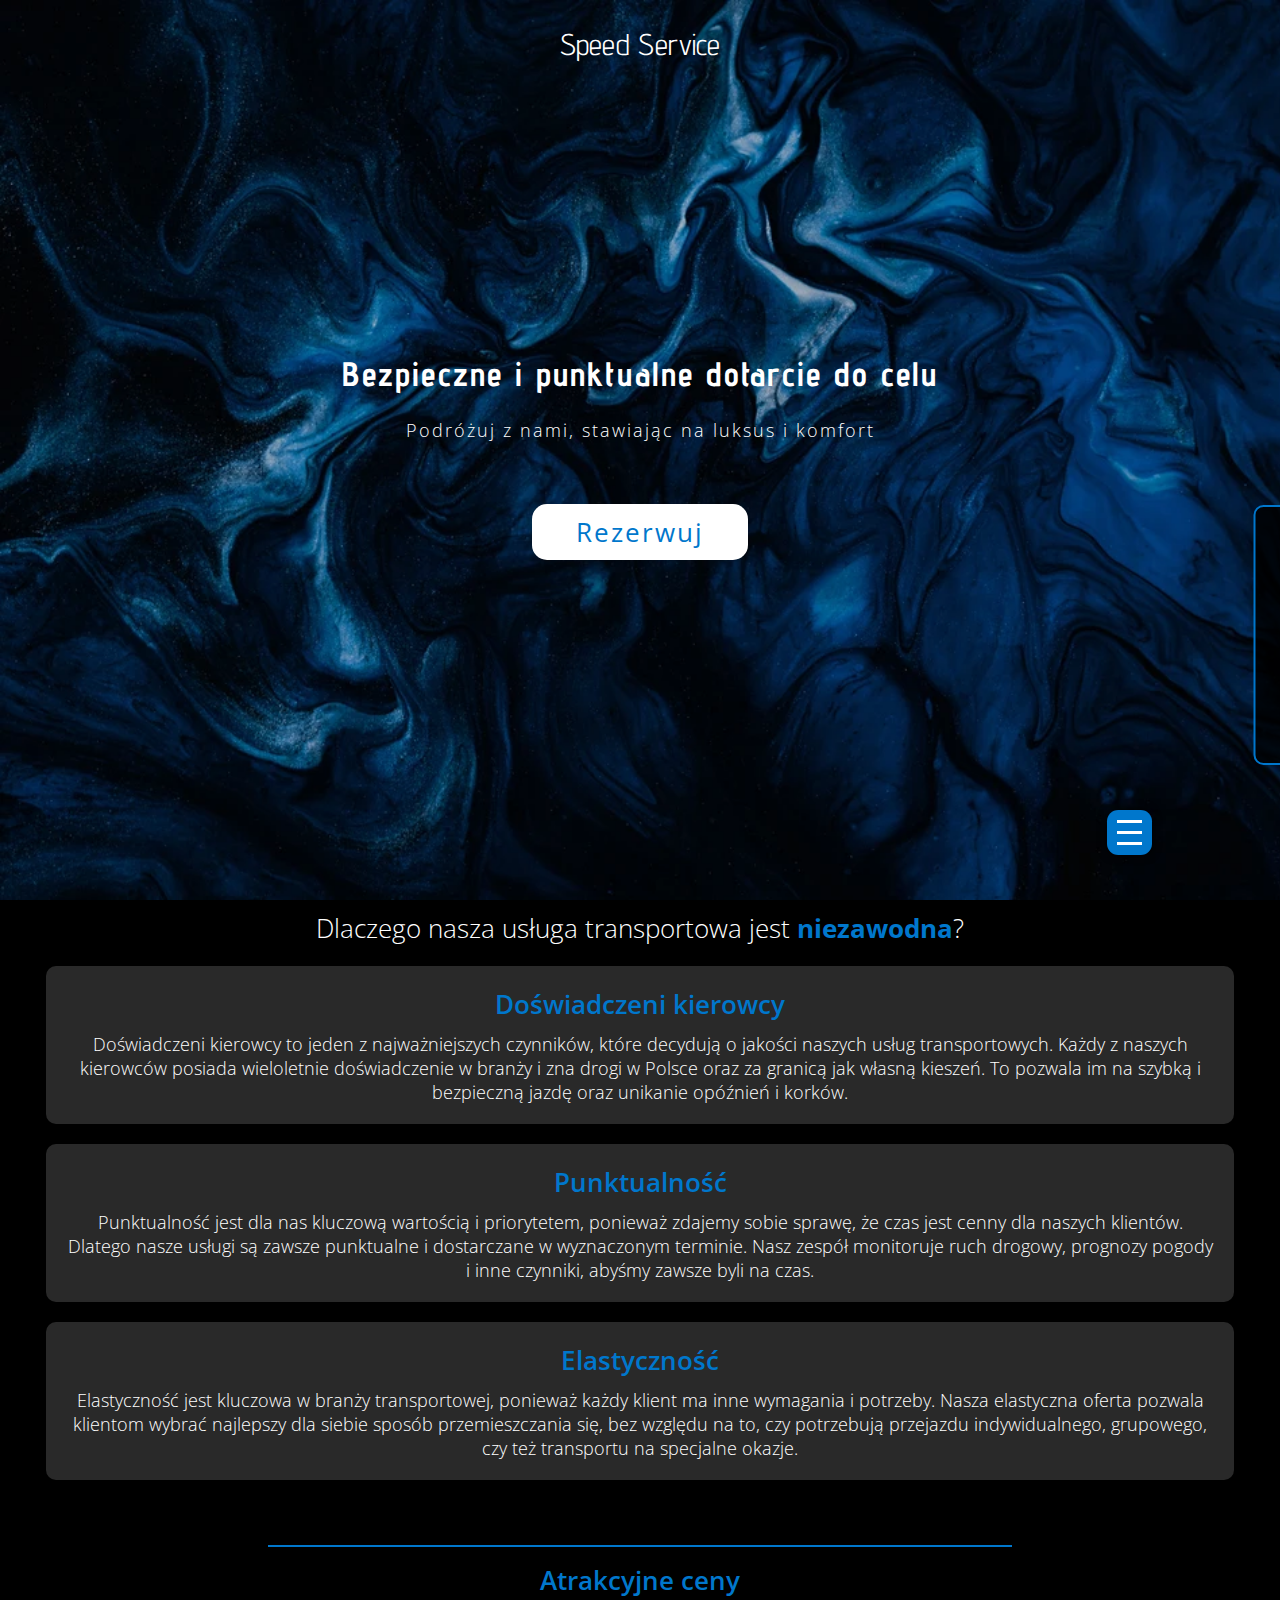
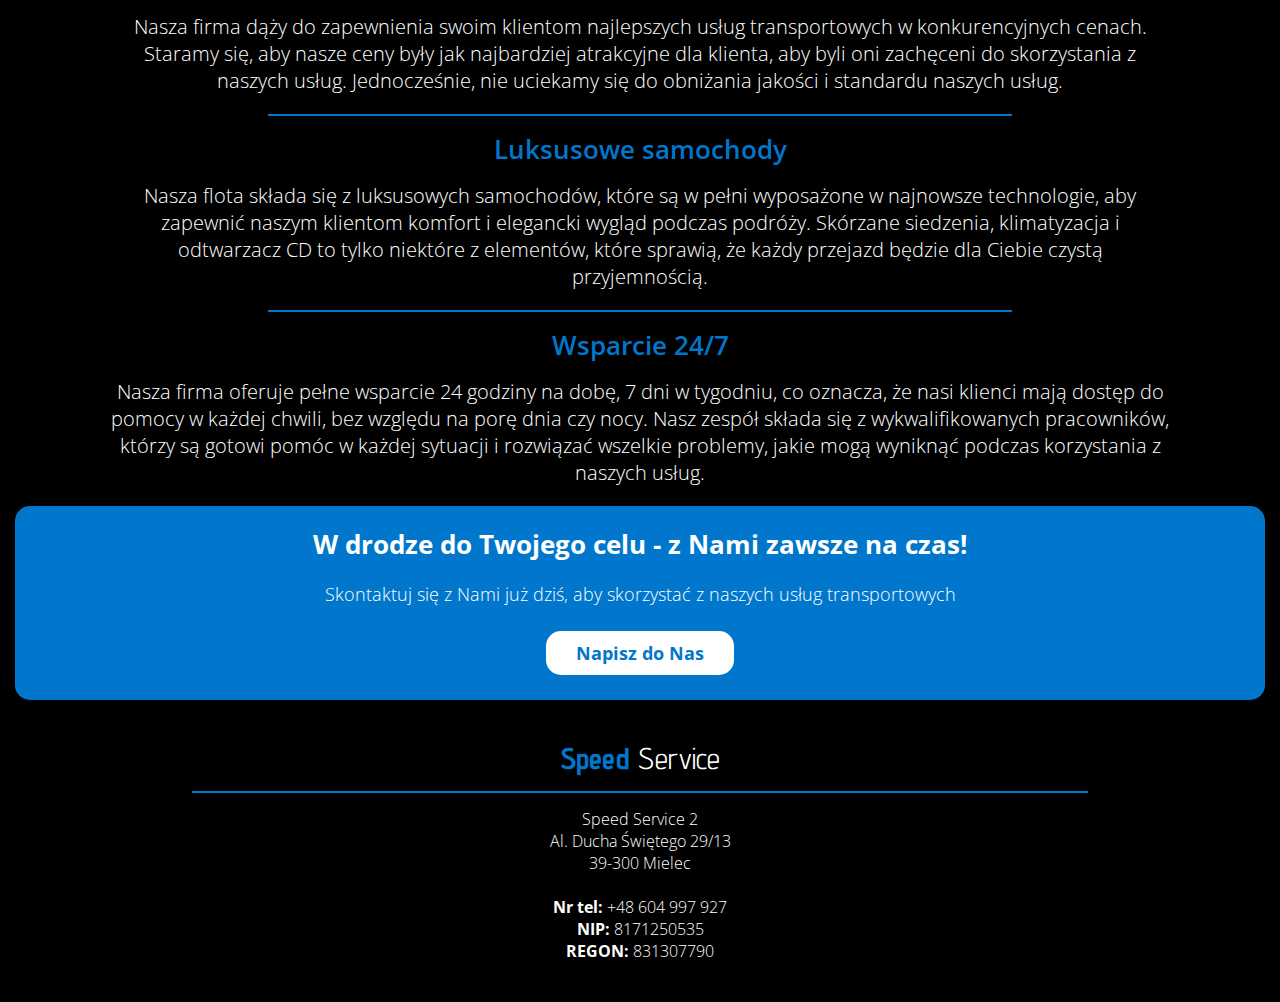
==== index.html @ dfad5973 "add hamburger menu - html,css,js" ====
<!DOCTYPE html>
<html lang="pl">
	<head>
		<meta charset="UTF-8" />
		<meta
			name="description"
			content="Nasza firma transportowa zapewnia komfortowe i niezawodne przewozy na terenie miasta i poza jego granice. Skorzystaj z naszych usług i podróżuj bez stresu i zawsze na czas."
		/>
		<meta name="viewport" content="width=device-width, initial-scale=1.0" />
		<title>Usługi transportowe, wynajem samochodów - Speed Service</title>
		<link rel="preconnect" href="https://fonts.googleapis.com" />
		<link rel="preconnect" href="https://fonts.gstatic.com" crossorigin />
		<link
			href="https://fonts.googleapis.com/css2?family=Advent+Pro:wght@400;600&family=Open+Sans:wght@300;400;600;700&display=swap"
			rel="stylesheet"
		/>

		<link rel="stylesheet" href="/css/base/styles.css" />
		<link rel="stylesheet" href="/css/pages/index.css" />
		<script src="/js/main.js" defer></script>
	</head>
	<body>
		<div class="wrapper">
			<header>
				<a
					style="position: absolute; left: 50%; transform: translateX(-50%)"
					href="index.html"
					class="logo"
					>Speed Service</a
				>
				<nav class="nav">
					<button class="btn-hamburger">
						<span class="btn-hamburger__box">
							<span class="btn-hamburger__bar"></span>
							<span class="btn-hamburger__bar"></span>
							<span class="btn-hamburger__bar"></span
						></span>
					</button>
					<ul class="nav__list">
						<li class="nav__item">
							<a class="nav__link" href="offer.html">Oferta</a>
						</li>
						<li class="nav__item">
							<a class="nav__link" href="fleet.html">Flota</a>
						</li>
						<li class="nav__item">
							<a class="nav__link" href="about-us.html">O firmie</a>
						</li>
						<li class="nav__item">
							<a class="nav__link" href="contact-us.html">Kontakt</a>
						</li>
					</ul>
				</nav>
			</header>

			<main>
				<section class="hero">
					<h2 class="hero__heading">
						Bezpieczne i punktualne dotarcie do celu
					</h2>
					<h3 class="hero__desc">
						Podróżuj z nami, stawiając na luksus i komfort
					</h3>
					<a class="btn btn-book" href="#">Rezerwuj</a>
				</section>

				<section class="features-primary">
					<h2 class="features-primary__heading">
						Dlaczego nasza usługa transportowa jest <span>niezawodna</span>?
					</h2>
					<div class="flex-container">
						<div class="features-primary__container">
							<div class="container">
								<h3 class="features-primary__heading">Doświadczeni kierowcy</h3>
								<p class="features-primary__paragraph">
									Doświadczeni kierowcy to jeden z najważniejszych czynników,
									które decydują o jakości naszych usług transportowych. Każdy z
									naszych kierowców posiada wieloletnie doświadczenie w branży i
									zna drogi w Polsce oraz za granicą jak własną kieszeń. To
									pozwala im na szybką i bezpieczną jazdę oraz unikanie opóźnień
									i korków.
								</p>
							</div>
							<div class="container">
								<h3 class="features-primary__heading">Punktualność</h3>
								<p class="features-primary__paragraph">
									Punktualność jest dla nas kluczową wartością i priorytetem,
									ponieważ zdajemy sobie sprawę, że czas jest cenny dla naszych
									klientów. Dlatego nasze usługi są zawsze punktualne i
									dostarczane w wyznaczonym terminie. Nasz zespół monitoruje
									ruch drogowy, prognozy pogody i inne czynniki, abyśmy zawsze
									byli na czas.
								</p>
							</div>
							<div class="container">
								<h3 class="features-primary__heading">Elastyczność</h3>
								<p class="features-primary__paragraph">
									Elastyczność jest kluczowa w branży transportowej, ponieważ
									każdy klient ma inne wymagania i potrzeby. Nasza elastyczna
									oferta pozwala klientom wybrać najlepszy dla siebie sposób
									przemieszczania się, bez względu na to, czy potrzebują
									przejazdu indywidualnego, grupowego, czy też transportu na
									specjalne okazje.
								</p>
							</div>
						</div>
						<div class="features-primary__container">
							<img
								class="features-primary__image"
								src="/images/bmw-lamp.webp"
								alt="BMW Lamp"
							/>
						</div>
					</div>
				</section>

				<section class="features-secondary">
					<div class="features-secondary__container">
						<div class="container">
							<div class="line"></div>
							<h3 class="features-secondary__heading">Atrakcyjne ceny</h3>
							<p class="features-secondary__paragraph">
								Nasza firma dąży do zapewnienia swoim klientom najlepszych usług
								transportowych w konkurencyjnych cenach. Staramy się, aby nasze
								ceny były jak najbardziej atrakcyjne dla klienta, aby byli oni
								zachęceni do skorzystania z naszych usług. Jednocześnie, nie
								uciekamy się do obniżania jakości i standardu naszych usług.
							</p>
						</div>
						<div class="container">
							<div class="line"></div>
							<h3 class="features-secondary__heading">Luksusowe samochody</h3>
							<p class="features-secondary__paragraph">
								Nasza flota składa się z luksusowych samochodów, które są w
								pełni wyposażone w najnowsze technologie, aby zapewnić naszym
								klientom komfort i elegancki wygląd podczas podróży. Skórzane
								siedzenia, klimatyzacja i odtwarzacz CD to tylko niektóre z
								elementów, które sprawią, że każdy przejazd będzie dla Ciebie
								czystą przyjemnością.
							</p>
						</div>
						<div class="container">
							<div class="line"></div>
							<h3 class="features-secondary__heading">Wsparcie 24/7</h3>
							<p class="features-secondary__paragraph">
								Nasza firma oferuje pełne wsparcie 24 godziny na dobę, 7 dni w
								tygodniu, co oznacza, że nasi klienci mają dostęp do pomocy w
								każdej chwili, bez względu na porę dnia czy nocy. Nasz zespół
								składa się z wykwalifikowanych pracowników, którzy są gotowi
								pomóc w każdej sytuacji i rozwiązać wszelkie problemy, jakie
								mogą wyniknąć podczas korzystania z naszych usług.
							</p>
						</div>
					</div>
					<section class="contact">
						<h2 class="contact__heading">
							W drodze do Twojego celu - z Nami zawsze na czas!
						</h2>
						<h3 class="contact__desc">
							Skontaktuj się z Nami już dziś, aby skorzystać z naszych usług
							transportowych
						</h3>
						<a class="btn btn-contact-us" href="#">Napisz do Nas</a>
					</section>
				</section>
			</main>
			<footer>
				<h1 class="logo"><span>Speed</span> Service</h1>
				<div class="line"></div>
				<p class="footer__paragraph">
					Speed Service 2 <br />Al. Ducha Świętego 29/13 <br />39-300 Mielec
					<br /><br /><span>Nr tel:</span> +48 604 997 927 <br /><span
						>NIP:</span
					>
					8171250535 <br /><span>REGON:</span> 831307790
				</p>
			</footer>
		</div>
	</body>
</html>
---- css/base/styles.css ----
@import url(/css/variables/variables.css);
@import url(/css/base/reset.css);

html {
	font-size: 62.5%;
}

body {
	font-family: "Open Sans", sans-serif;
	color: var(--color-white);
}

a,
ul,
li {
	display: inline-block;
	text-decoration: none;
	color: var(--color-white);
}

.wrapper {
	text-align: center;
	background-color: var(--color-black);
}
---- css/pages/index.css ----
@import url(/css/modules/header.css);
@import url(/css/sections/hero.css);
@import url(/css/sections/features-primary.css);
@import url(/css/sections/features-secondary.css);
@import url(/css/sections/contact.css);
@import url(/css/modules/footer.css);
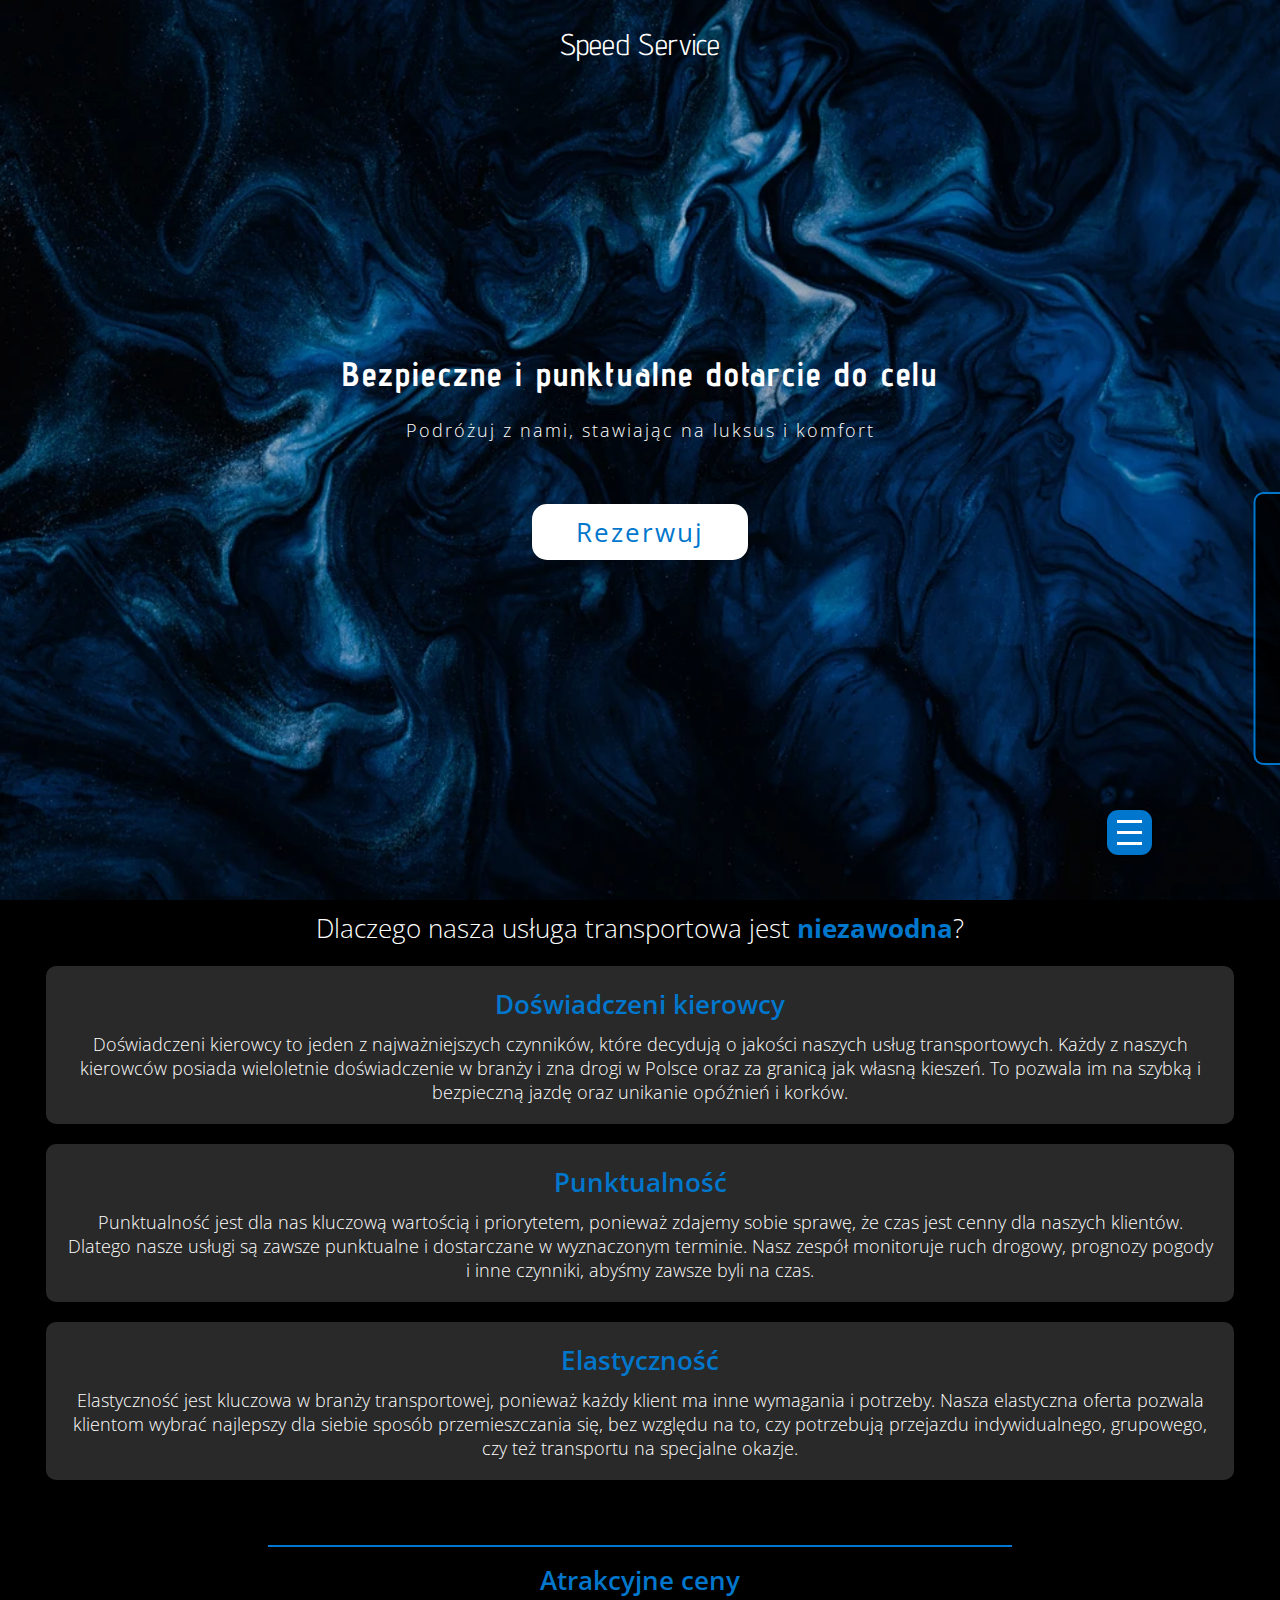
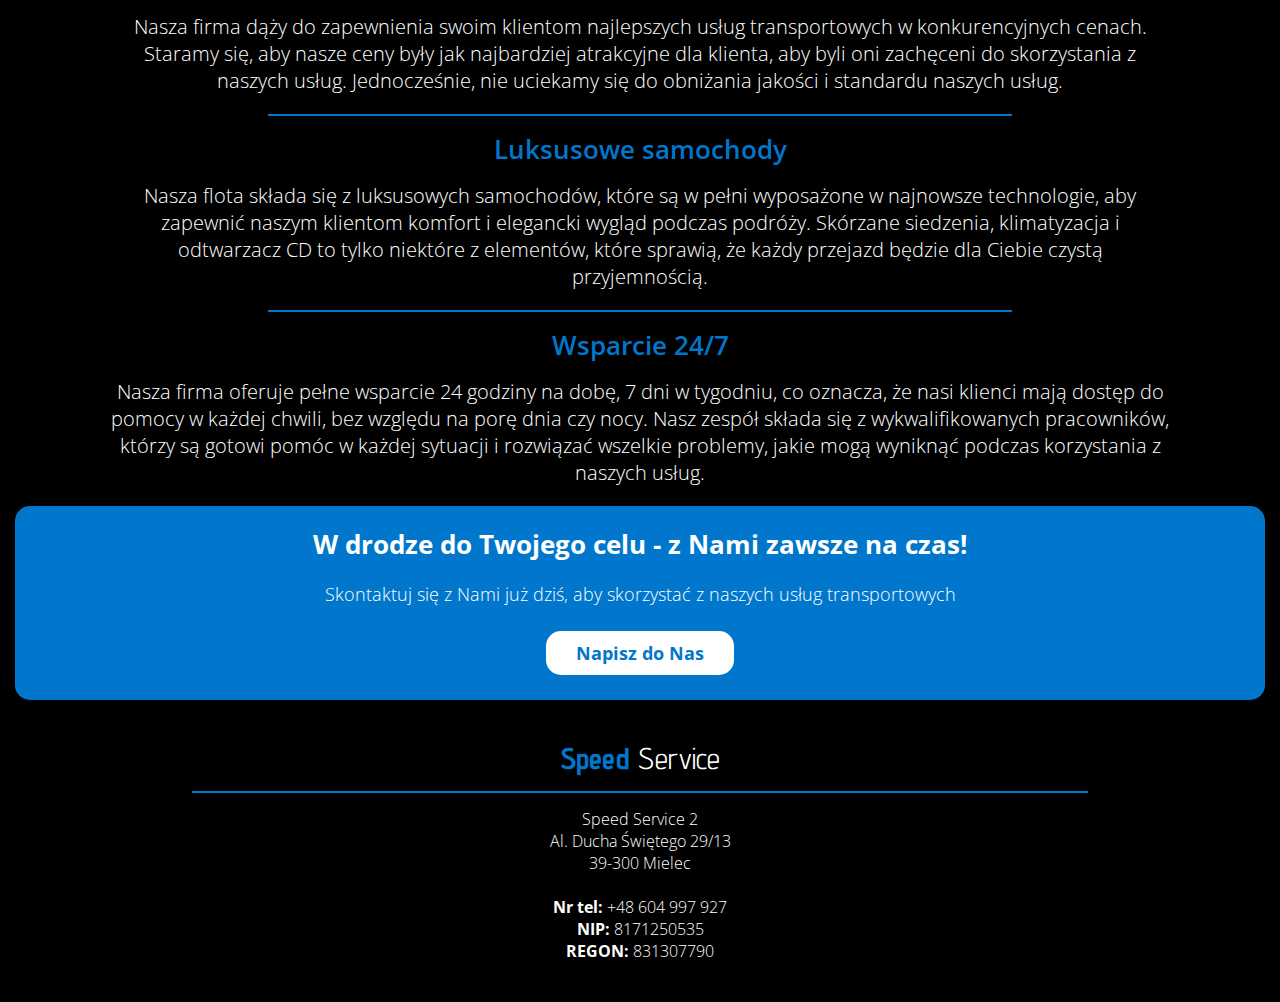
==== commit 2679d4ba: "add form.html with styling and script to display form on '.btn-book' button click" ====
--- a/index.html
+++ b/index.html
@@ -38,6 +38,9 @@
 					</button>
 					<ul class="nav__list">
 						<li class="nav__item">
+							<a class="nav__link" href="index.html">Strona Główna</a>
+						</li>
+						<li class="nav__item">
 							<a class="nav__link" href="offer.html">Oferta</a>
 						</li>
 						<li class="nav__item">
@@ -54,6 +57,8 @@
 			</header>
 
 			<main>
+				<div id="overlay"></div>
+				<div id="formContainer"></div>
 				<section class="hero">
 					<h2 class="hero__heading">
 						Bezpieczne i punktualne dotarcie do celu
@@ -160,7 +165,9 @@
 							Skontaktuj się z Nami już dziś, aby skorzystać z naszych usług
 							transportowych
 						</h3>
-						<a class="btn btn-contact-us" href="#">Napisz do Nas</a>
+						<a class="btn btn-contact-us" href="contact-us.html"
+							>Napisz do Nas</a
+						>
 					</section>
 				</section>
 			</main>
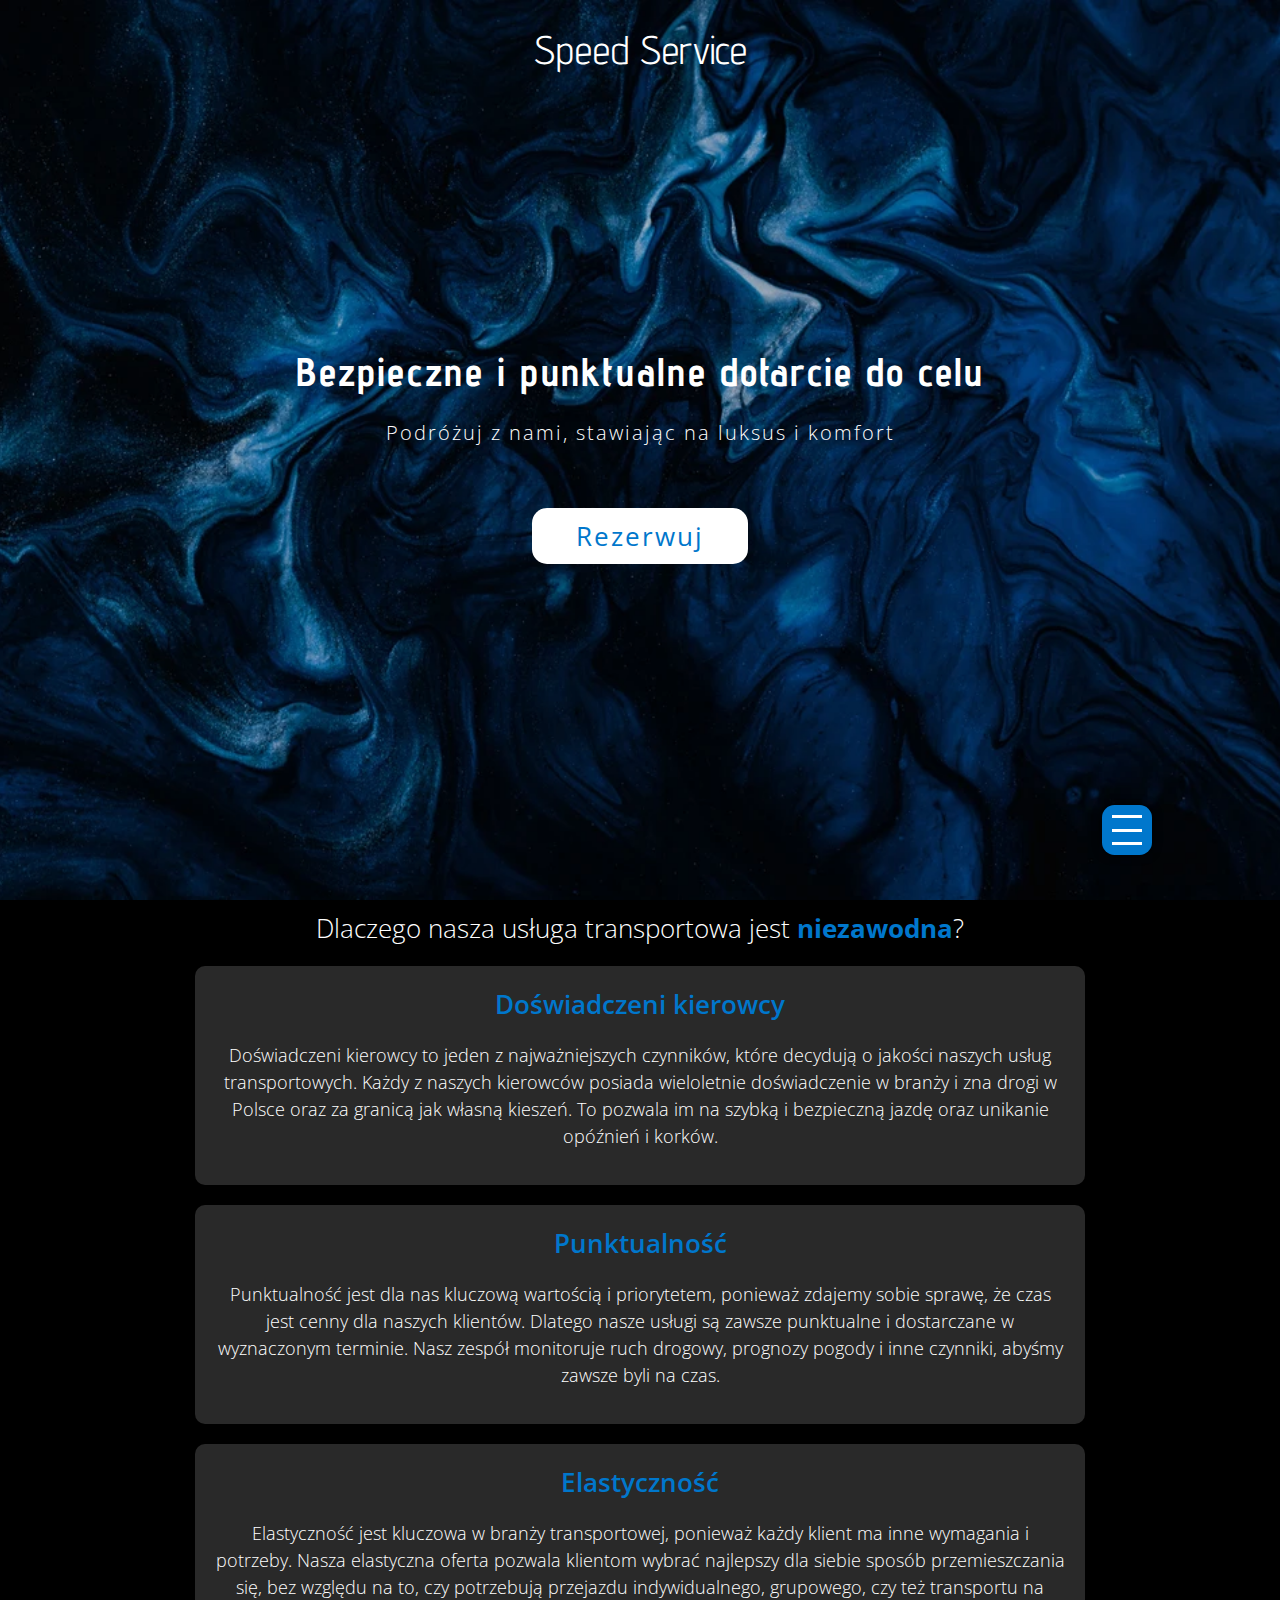
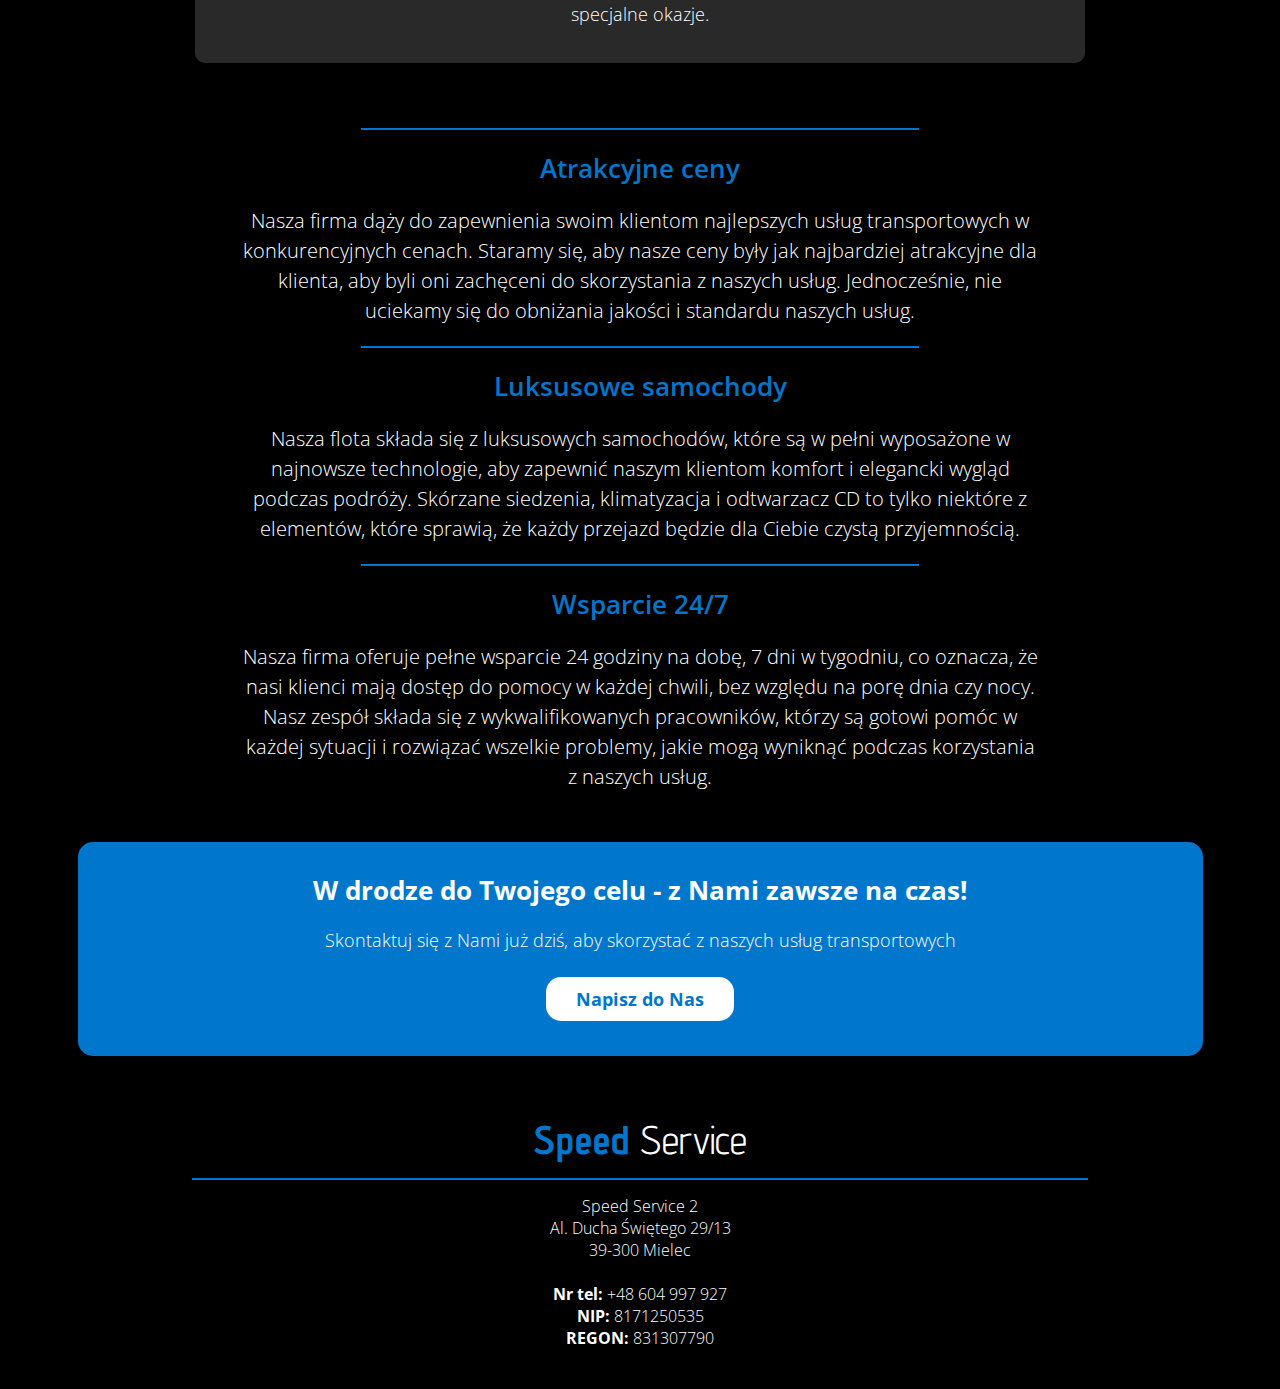
==== commit 4bedcb1c: "add rwd >640px" ====
--- a/index.html
+++ b/index.html
@@ -15,9 +15,9 @@
 			rel="stylesheet"
 		/>
 
+		<link rel="stylesheet" href="/css/pages/index.css" />
 		<link rel="stylesheet" href="/css/base/styles.css" />
-		<link rel="stylesheet" href="/css/pages/index.css" />
-		<script src="/js/main.js" defer></script>
+		<script type="module" src="/js/main.js" defer></script>
 	</head>
 	<body>
 		<div class="wrapper">
@@ -58,7 +58,7 @@
 
 			<main>
 				<div id="overlay"></div>
-				<div id="formContainer"></div>
+				<div id="displayPageContainer"></div>
 				<section class="hero">
 					<h2 class="hero__heading">
 						Bezpieczne i punktualne dotarcie do celu
@@ -66,7 +66,7 @@
 					<h3 class="hero__desc">
 						Podróżuj z nami, stawiając na luksus i komfort
 					</h3>
-					<a class="btn btn-book" href="#">Rezerwuj</a>
+					<a class="btn btn-book" href="/pages/form.html">Rezerwuj</a>
 				</section>
 
 				<section class="features-primary">
@@ -113,7 +113,7 @@
 							<img
 								class="features-primary__image"
 								src="/images/bmw-lamp.webp"
-								alt="BMW Lamp"
+								alt="Lampa BMW"
 							/>
 						</div>
 					</div>
--- a/css/base/styles.css
+++ b/css/base/styles.css
@@ -1,5 +1,6 @@
 @import url(/css/variables/variables.css);
 @import url(/css/base/reset.css);
+@import url(/css/base/responsive.css);
 
 html {
 	font-size: 62.5%;
@@ -18,6 +19,32 @@
 	color: var(--color-white);
 }
 
+label,
+input,
+textarea {
+	background-color: transparent;
+	color: var(--color-white);
+	margin: 1rem auto;
+	text-align: center;
+	font-size: 1.4rem;
+}
+
+input {
+	width: 66%;
+}
+
+input,
+textarea {
+	padding: 0.5rem 0;
+	border: none;
+	border-bottom: 1px solid var(--color-blue);
+}
+
+textarea {
+	width: 100%;
+	resize: none;
+}
+
 .wrapper {
 	text-align: center;
 	background-color: var(--color-black);
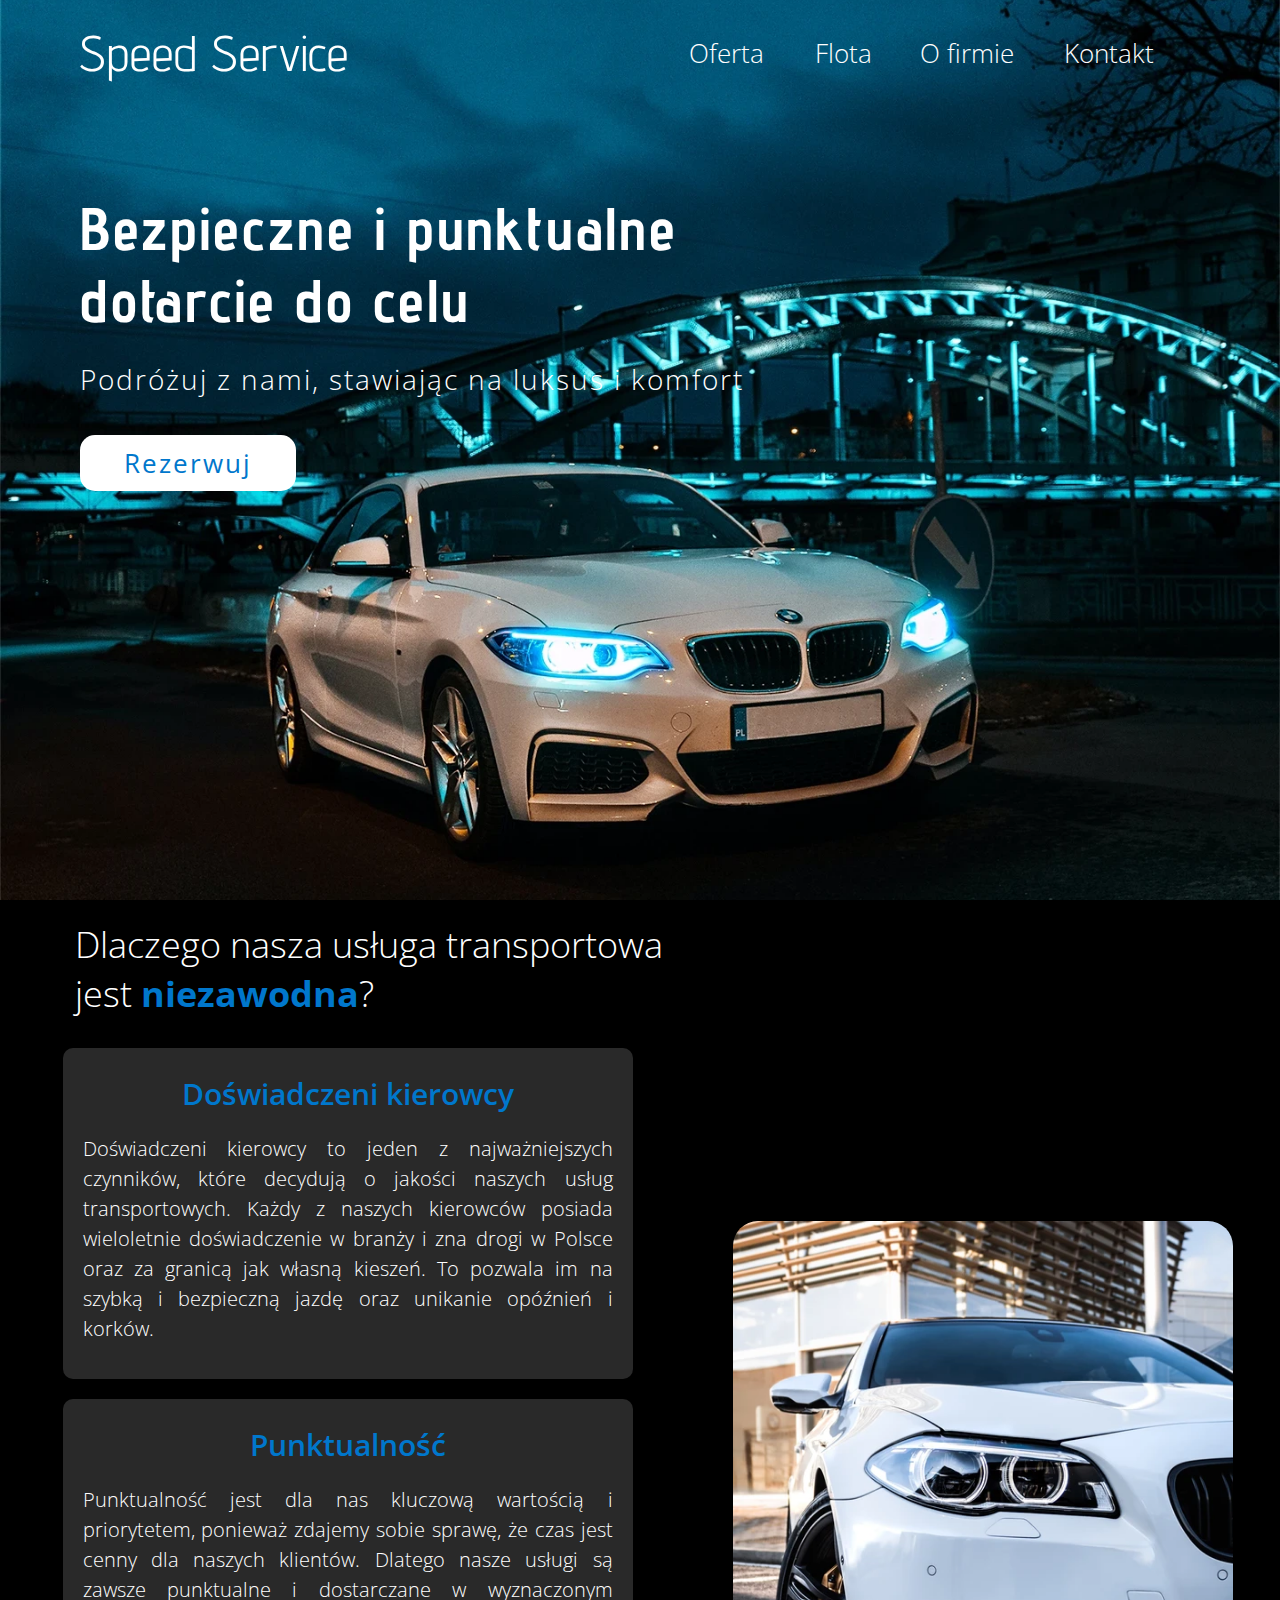
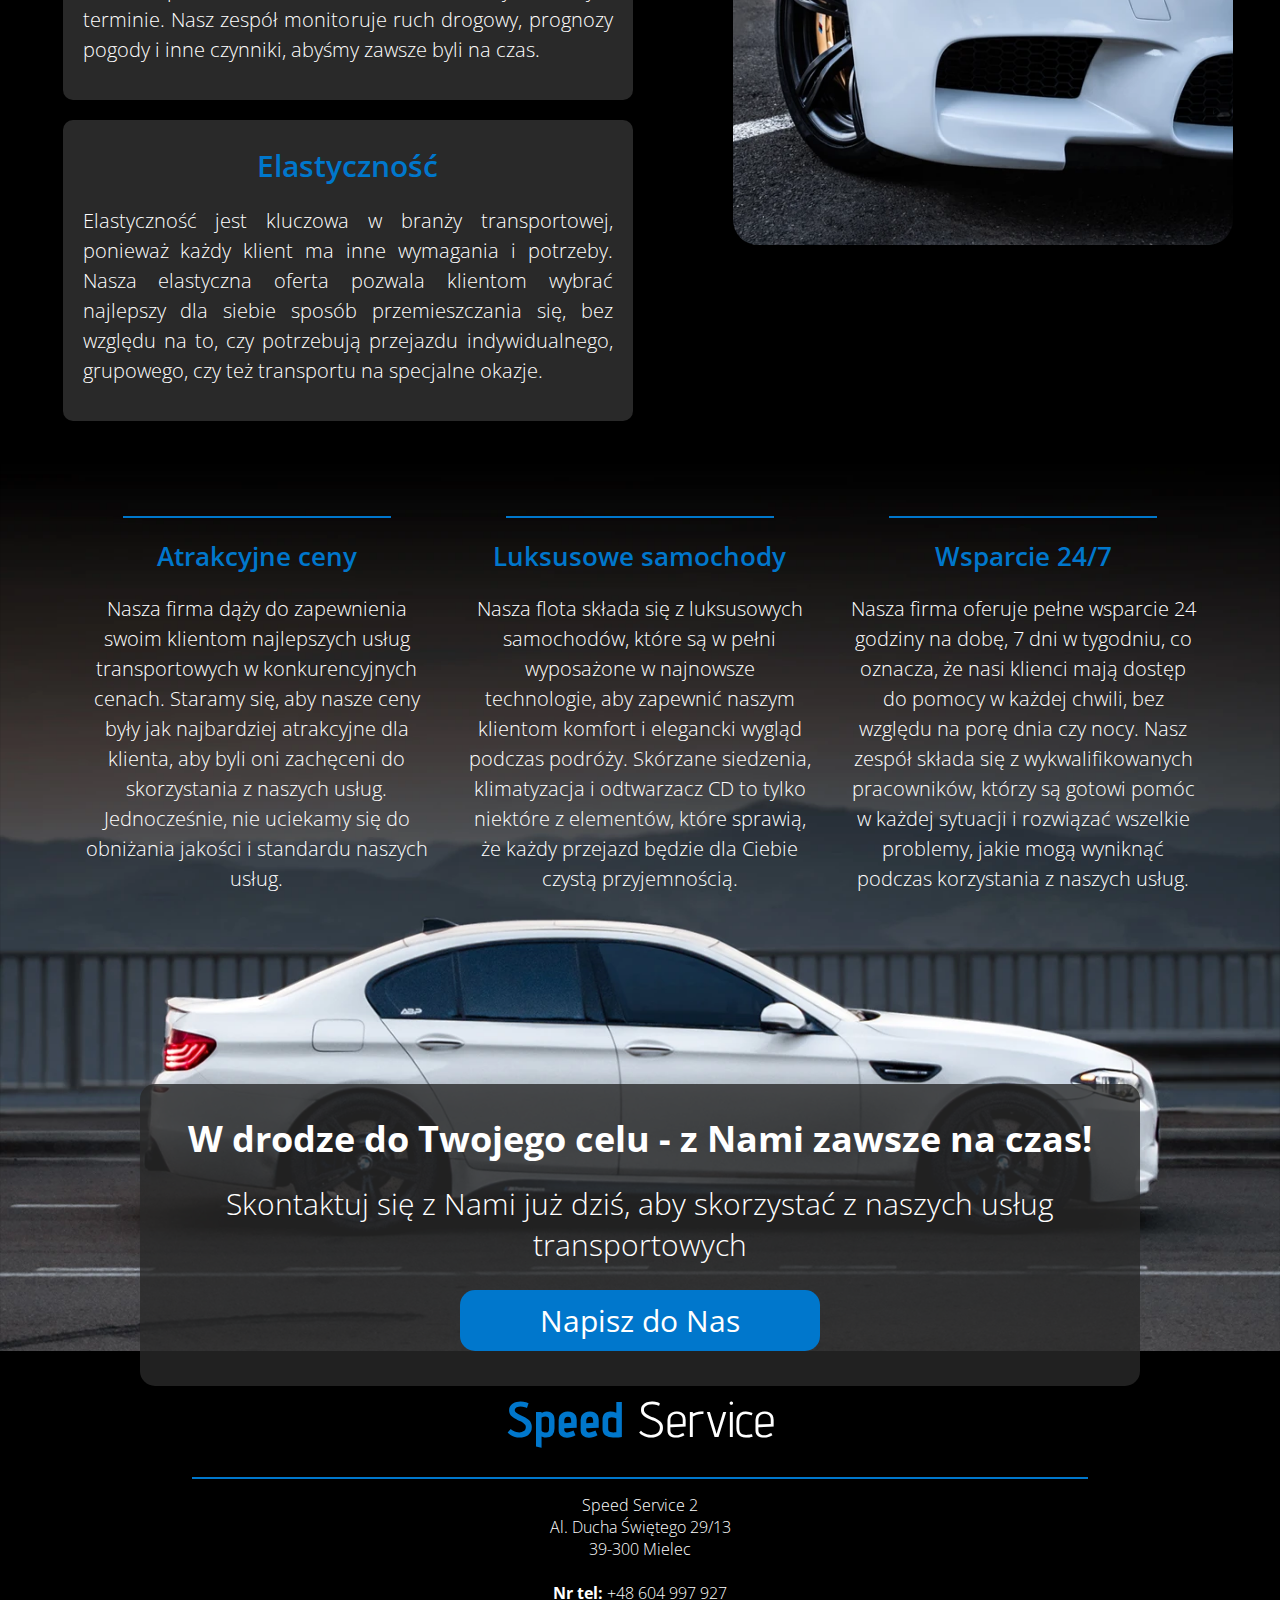
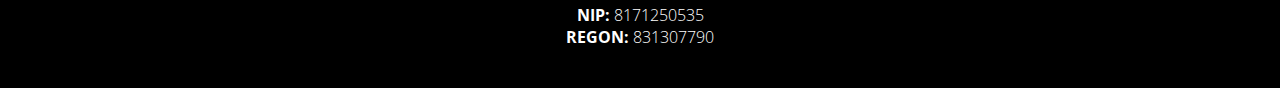
==== commit 611ecbfc: "add rwd >1024px and >1280px" ====
--- a/index.html
+++ b/index.html
@@ -19,7 +19,7 @@
 		<link rel="stylesheet" href="/css/base/styles.css" />
 		<script type="module" src="/js/main.js" defer></script>
 	</head>
-	<body>
+	<body class="index-page">
 		<div class="wrapper">
 			<header>
 				<a
@@ -76,7 +76,9 @@
 					<div class="flex-container">
 						<div class="features-primary__container">
 							<div class="container">
-								<h3 class="features-primary__heading">Doświadczeni kierowcy</h3>
+								<h3 class="features-primary__subheading">
+									Doświadczeni kierowcy
+								</h3>
 								<p class="features-primary__paragraph">
 									Doświadczeni kierowcy to jeden z najważniejszych czynników,
 									które decydują o jakości naszych usług transportowych. Każdy z
@@ -87,7 +89,7 @@
 								</p>
 							</div>
 							<div class="container">
-								<h3 class="features-primary__heading">Punktualność</h3>
+								<h3 class="features-primary__subheading">Punktualność</h3>
 								<p class="features-primary__paragraph">
 									Punktualność jest dla nas kluczową wartością i priorytetem,
 									ponieważ zdajemy sobie sprawę, że czas jest cenny dla naszych
@@ -98,7 +100,7 @@
 								</p>
 							</div>
 							<div class="container">
-								<h3 class="features-primary__heading">Elastyczność</h3>
+								<h3 class="features-primary__subheading">Elastyczność</h3>
 								<p class="features-primary__paragraph">
 									Elastyczność jest kluczowa w branży transportowej, ponieważ
 									każdy klient ma inne wymagania i potrzeby. Nasza elastyczna
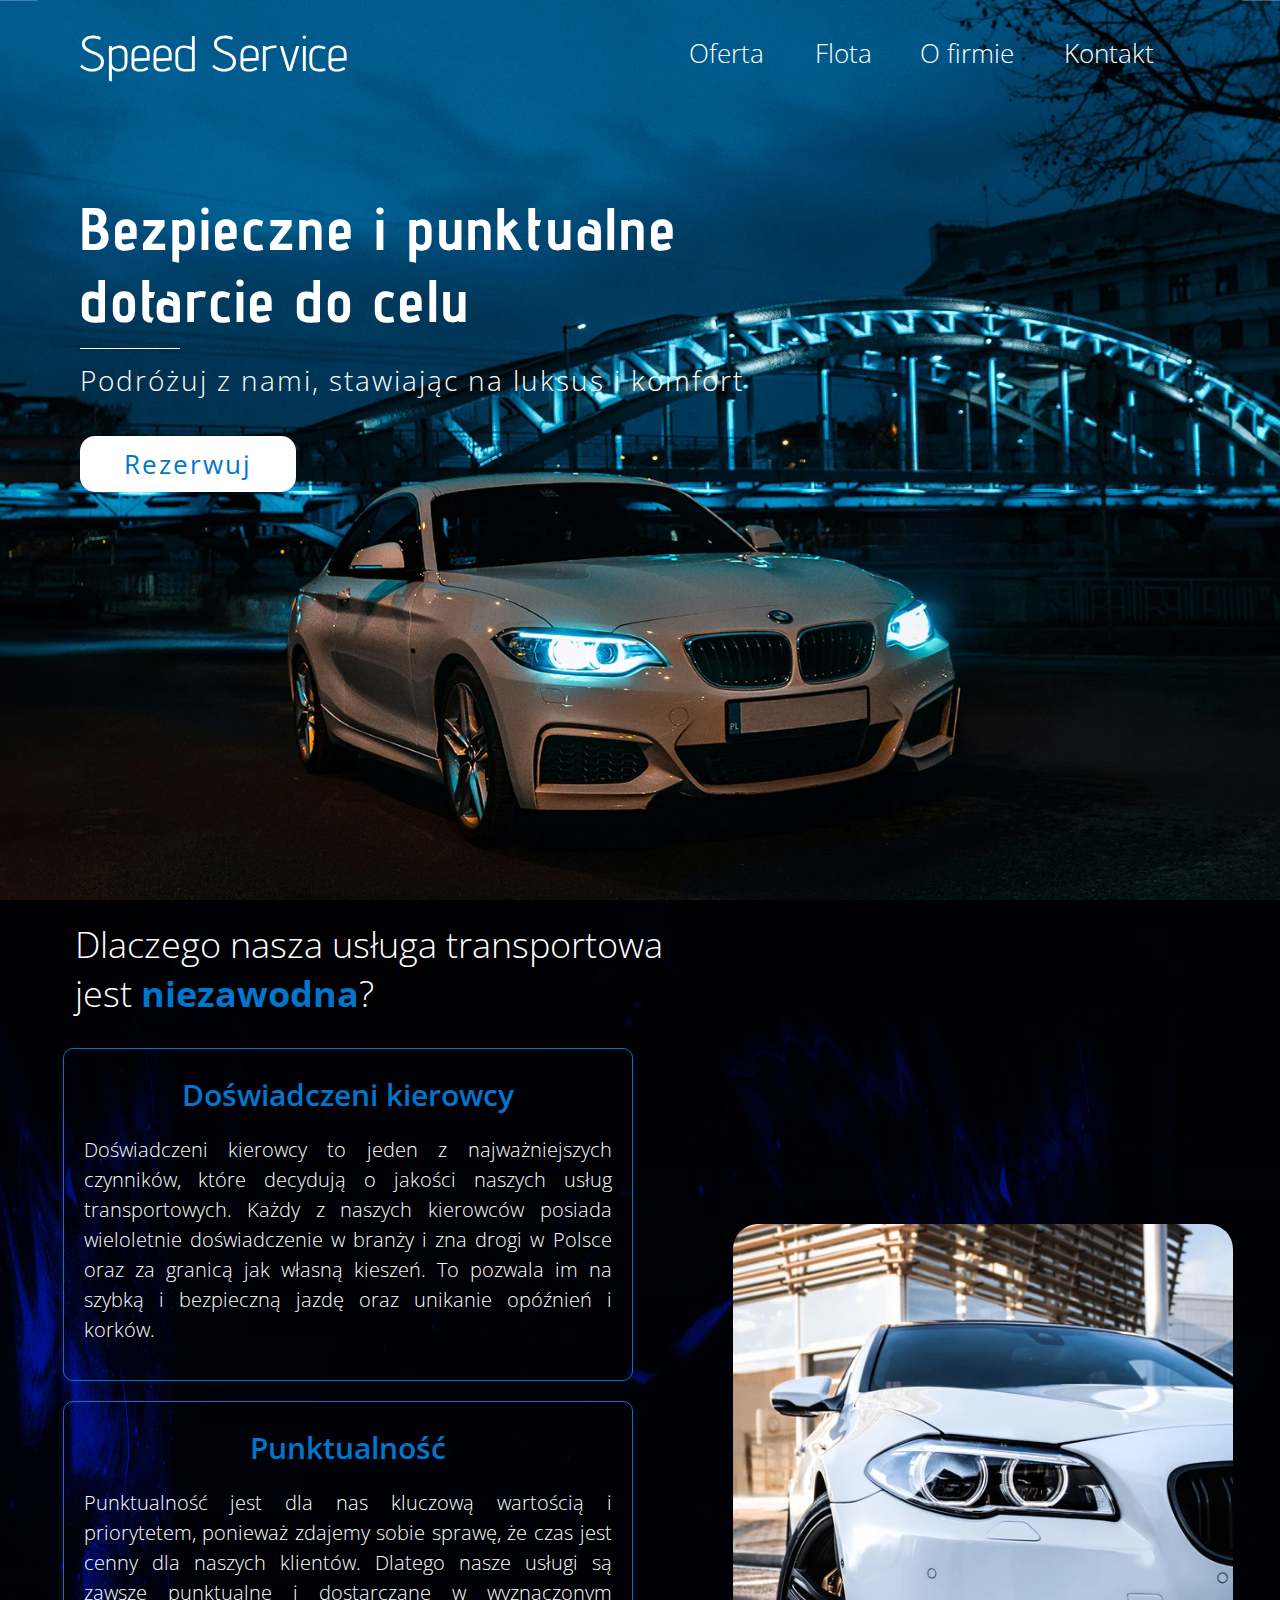
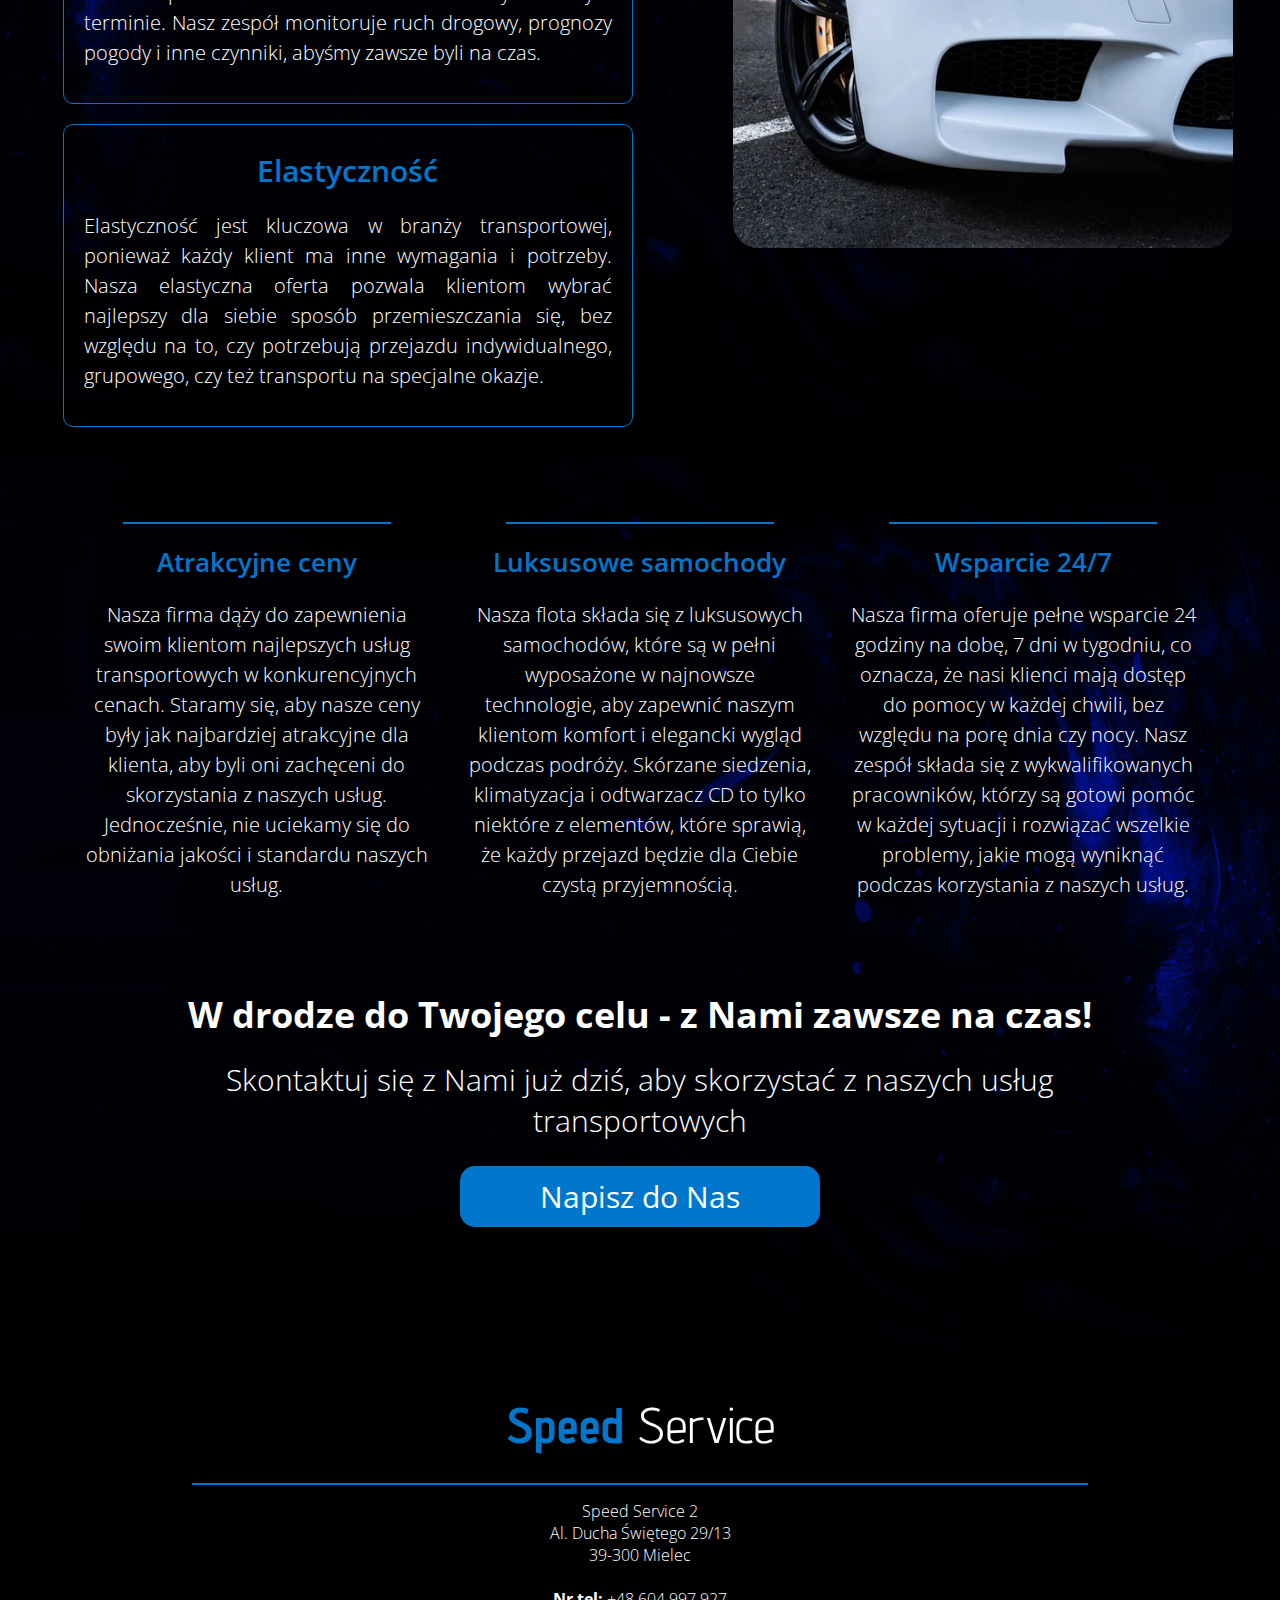
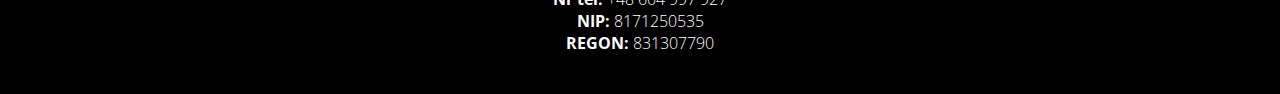
==== commit 04025cba: "fix some styling, add php for sending mail" ====
--- a/index.html
+++ b/index.html
@@ -63,6 +63,7 @@
 					<h2 class="hero__heading">
 						Bezpieczne i punktualne dotarcie do celu
 					</h2>
+					<div class="white-line"></div>
 					<h3 class="hero__desc">
 						Podróżuj z nami, stawiając na luksus i komfort
 					</h3>
--- a/css/base/styles.css
+++ b/css/base/styles.css
@@ -45,6 +45,11 @@
 	resize: none;
 }
 
+img {
+	width: 100%;
+	height: 100%;
+}
+
 .wrapper {
 	text-align: center;
 	background-color: var(--color-black);
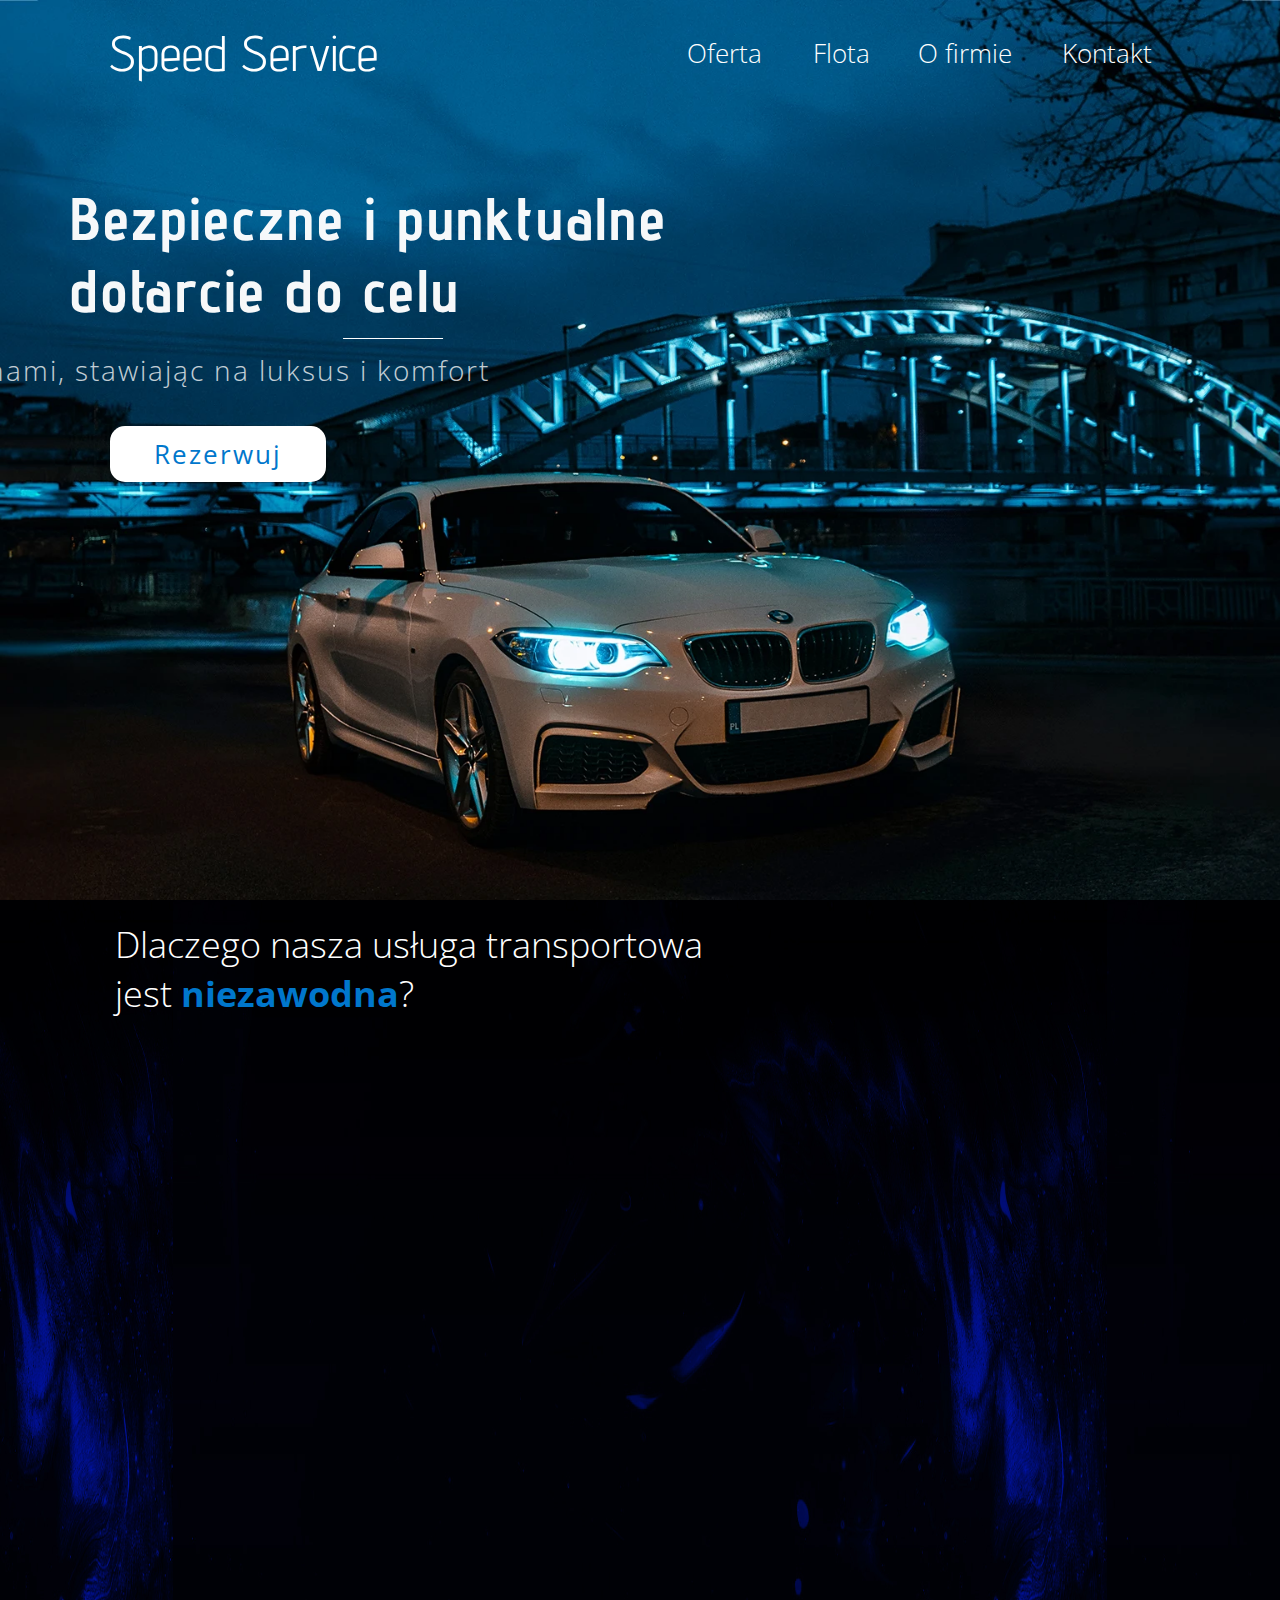
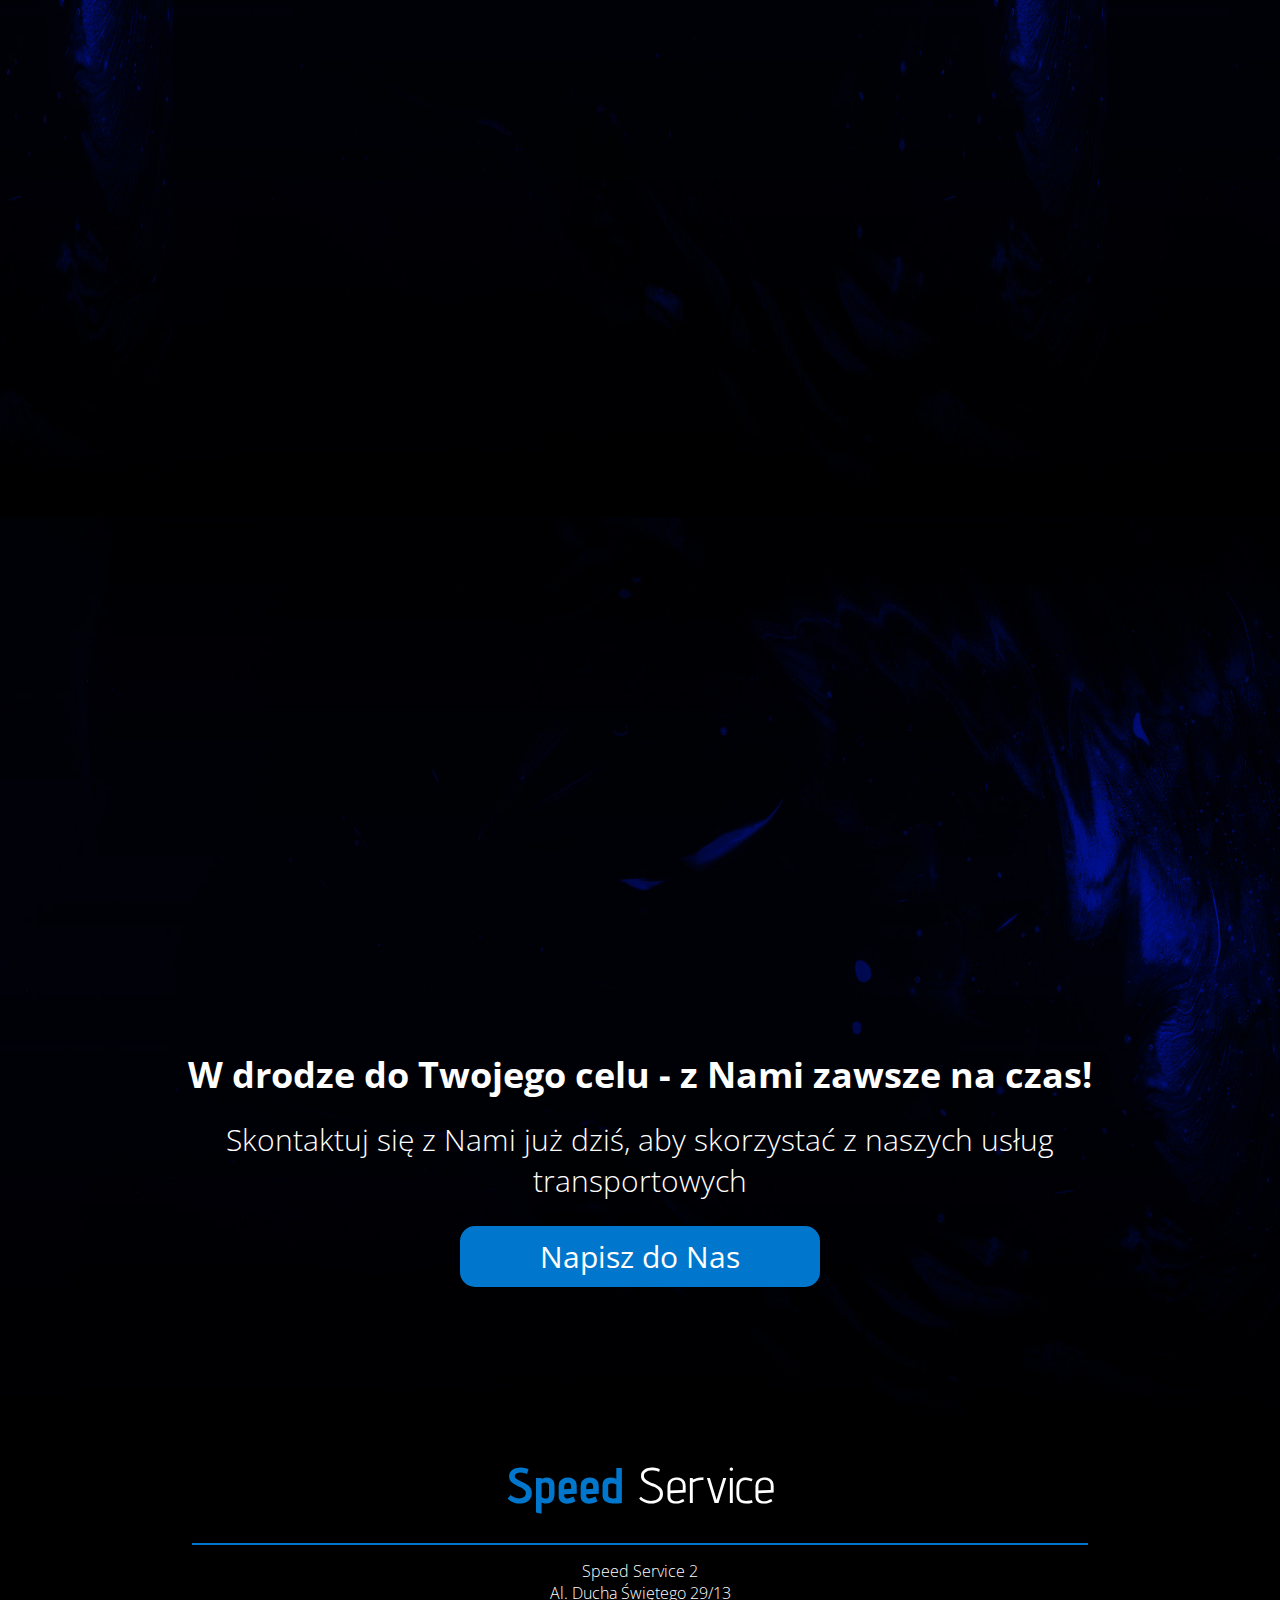
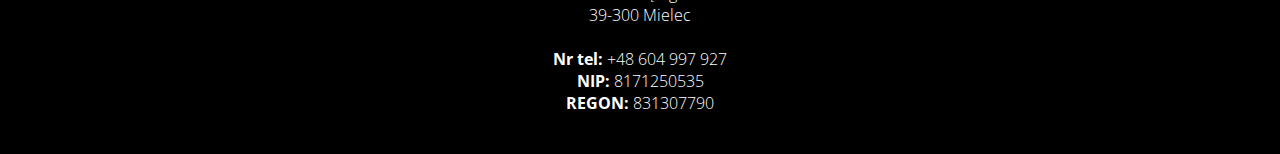
==== commit 25a19121: "fix some issues with rwd, add animations" ====
--- a/index.html
+++ b/index.html
@@ -18,18 +18,14 @@
 		<link rel="stylesheet" href="/css/pages/index.css" />
 		<link rel="stylesheet" href="/css/base/styles.css" />
 		<script type="module" src="/js/main.js" defer></script>
+		<script src="/js/modules/anime.min.js"></script>
 	</head>
 	<body class="index-page">
 		<div class="wrapper">
 			<header>
-				<a
-					style="position: absolute; left: 50%; transform: translateX(-50%)"
-					href="index.html"
-					class="logo"
-					>Speed Service</a
-				>
+				<a href="index.html" class="logo">Speed Service</a>
 				<nav class="nav">
-					<button class="btn-hamburger">
+					<button type="menu" class="btn-hamburger">
 						<span class="btn-hamburger__box">
 							<span class="btn-hamburger__bar"></span>
 							<span class="btn-hamburger__bar"></span>
@@ -114,7 +110,7 @@
 						</div>
 						<div class="features-primary__container">
 							<img
-								class="features-primary__image"
+								class="features-primary__image asa"
 								src="/images/bmw-lamp.webp"
 								alt="Lampa BMW"
 							/>
